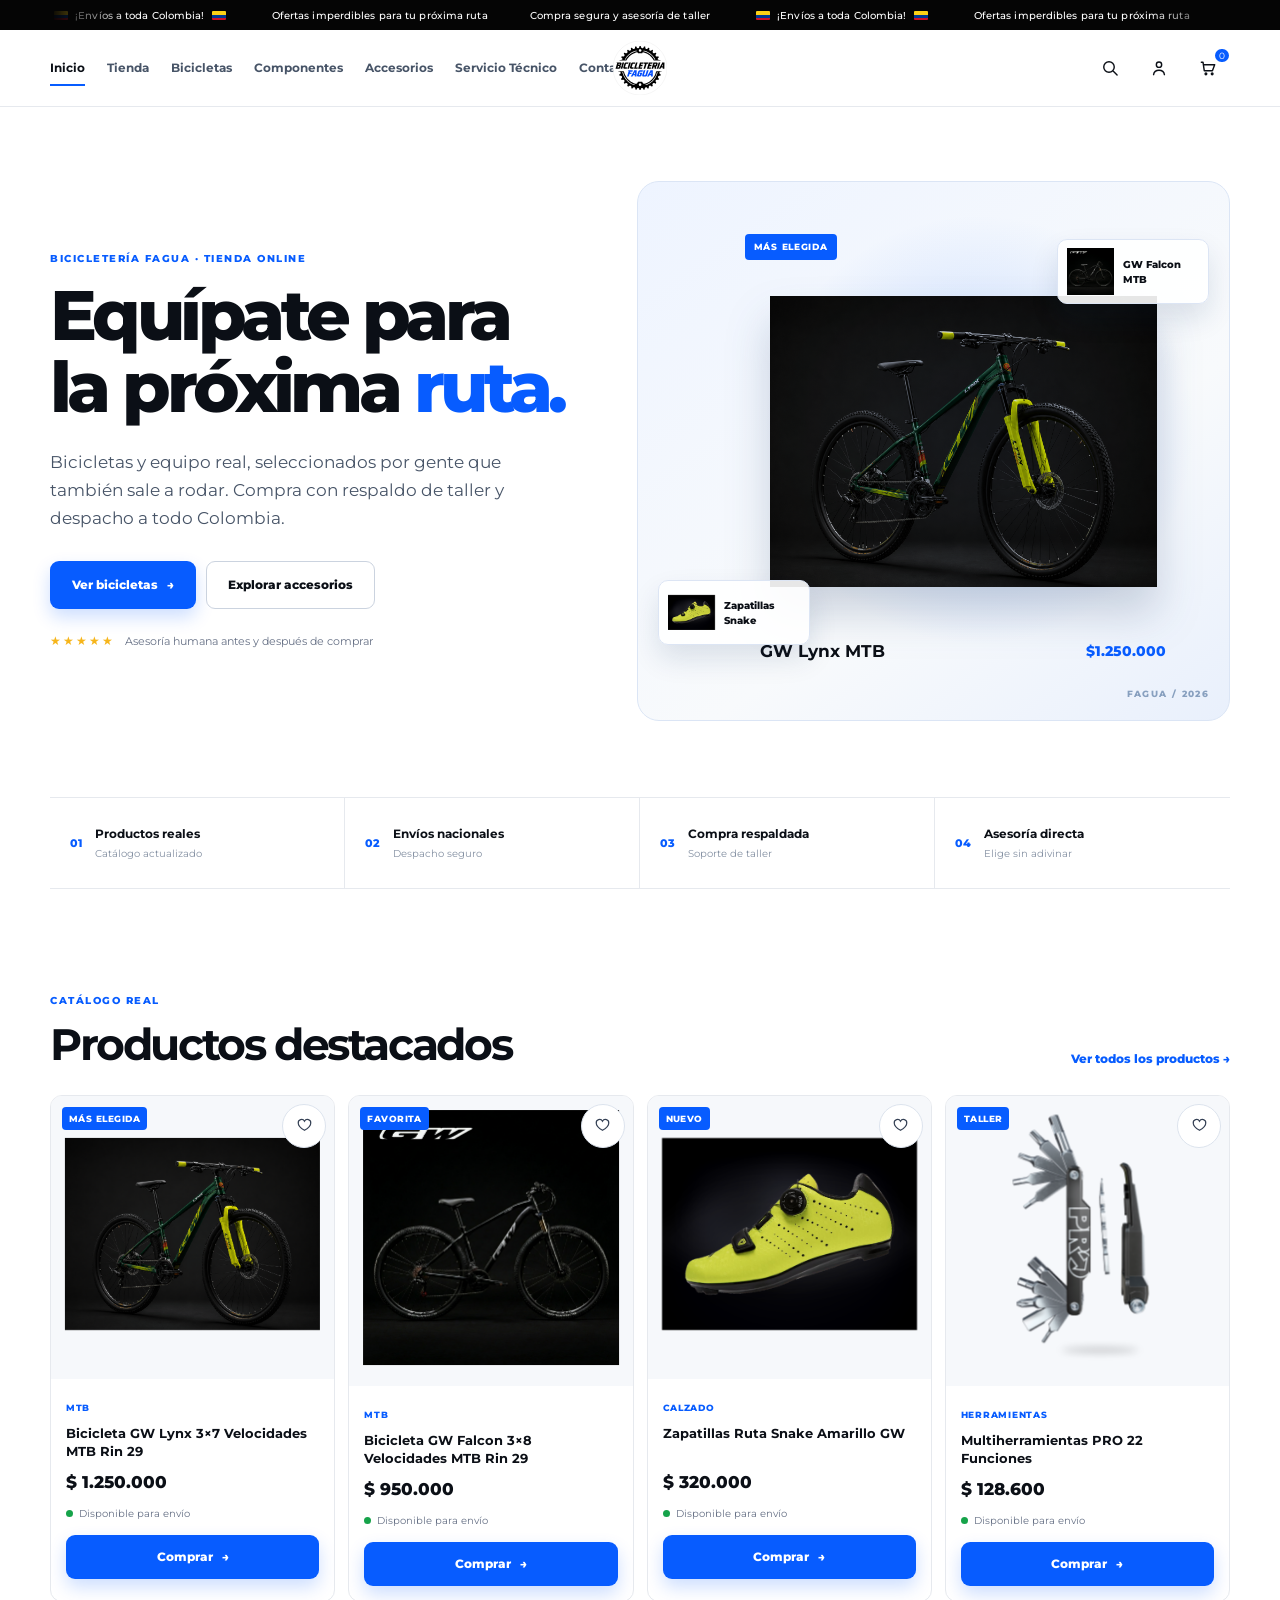
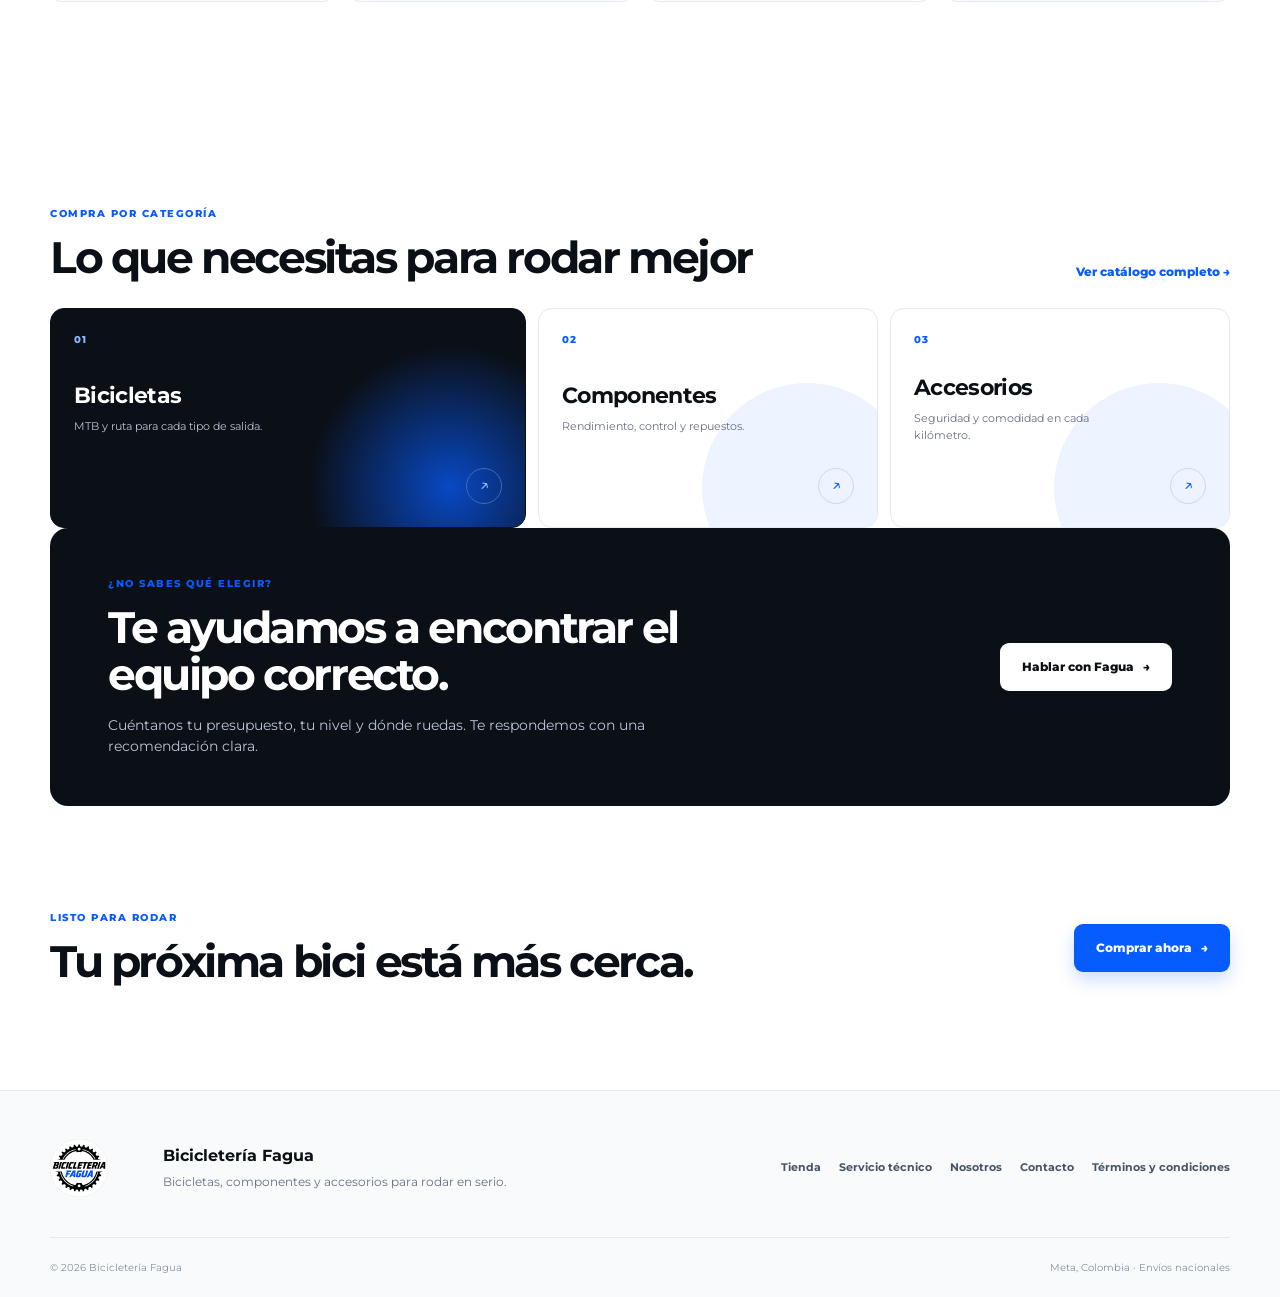
==== index.html @ e4f9a722 "chore: bust mockup script cache" ====
<!doctype html>
<html lang="es">
<head>
  <meta charset="utf-8">
  <meta name="viewport" content="width=device-width, initial-scale=1">
  <base href="https://ironman.tailcdf25e.ts.net/">
  <meta name="description" content="Bicicletas, componentes y accesorios reales para rodar. Compra con asesoría de taller en Bicicletería Fagua.">
  <title>Bicicletería Fagua | Bicicletas listas para rodar</title>
  <link rel="preconnect" href="https://fonts.googleapis.com">
  <link rel="preconnect" href="https://fonts.gstatic.com" crossorigin>
  <link href="https://fonts.googleapis.com/css2?family=Montserrat:wght@400;500;600;700;800;900&display=swap" rel="stylesheet">
  <link rel="stylesheet" href="https://jorms-fa.github.io/bicicleteria-fagua-home-mockup/styles.css?v=typography-15">
</head>
<body>
  <a class="skip-link" href="#contenido">Saltar al contenido</a>
  <div class="announcement"><div class="shell announcement__inner"><div class="announcement__viewport" aria-label="Mensajes de la tienda"><div class="announcement__track"><span><i class="announcement__flag" aria-hidden="true"></i> ¡Envíos a toda Colombia! <i class="announcement__flag" aria-hidden="true"></i></span><span>Ofertas imperdibles para tu próxima ruta</span><span>Compra segura y asesoría de taller</span><span aria-hidden="true"><i class="announcement__flag" aria-hidden="true"></i> ¡Envíos a toda Colombia! <i class="announcement__flag" aria-hidden="true"></i></span><span aria-hidden="true">Ofertas imperdibles para tu próxima ruta</span><span aria-hidden="true">Compra segura y asesoría de taller</span></div></div></div></div>
  <header class="site-header">
    <div class="shell header__inner">
      <button class="icon-button menu-toggle" type="button" aria-expanded="false" aria-controls="site-nav" aria-label="Abrir menú"><svg viewBox="0 0 24 24" aria-hidden="true"><path d="M4 7h16M4 12h16M4 17h16"/></svg></button>
      <a class="brand" href="./" aria-label="Bicicletería Fagua, inicio"><img src="https://jorms-fa.github.io/bicicleteria-fagua-home-mockup/assets/logo-fagua.svg" alt="Bicicletería Fagua" width="150" height="150"></a>
      <nav id="site-nav" class="site-nav" aria-label="Navegación principal"><button class="nav-close" type="button">Cerrar menú</button><a class="site-nav__link is-active" href="./" aria-current="page">Inicio</a><a class="site-nav__link" href="/tienda/">Tienda</a><a class="site-nav__link" href="/categoria-producto/bicicletas/">Bicicletas</a><a class="site-nav__link" href="/categoria-producto/componentes/">Componentes</a><a class="site-nav__link" href="/categoria-producto/accesorios/">Accesorios</a><a class="site-nav__link" href="/servicio-tecnico/">Servicio Técnico</a><a class="site-nav__link" href="/contacto/">Contacto</a></nav>
      <button class="nav-scrim" type="button" aria-hidden="true" tabindex="-1" hidden></button>
      <div class="header-actions"><button class="icon-button search-toggle" type="button" aria-expanded="false" aria-controls="search-panel" aria-label="Buscar productos"><svg viewBox="0 0 24 24" aria-hidden="true"><circle cx="10.8" cy="10.8" r="6.3"/><path d="m16 16 4.5 4.5"/></svg></button><a class="icon-button" href="/mi-cuenta/" aria-label="Mi cuenta"><svg viewBox="0 0 24 24" aria-hidden="true"><circle cx="12" cy="8" r="3.2"/><path d="M5.5 20c.5-3.4 2.5-5.2 6.5-5.2s6 1.8 6.5 5.2"/></svg></a><a class="icon-button cart-button" href="/carrito/" aria-label="Carrito"><svg viewBox="0 0 24 24" aria-hidden="true"><path d="M4 5h2l1.5 10.2h9.8L20 8H7"/><circle cx="9.5" cy="19" r="1"/><circle cx="17" cy="19" r="1"/></svg><span class="cart-count" aria-hidden="true">0</span></a></div>
    </div>
    <div id="search-panel" class="search-panel" hidden><form class="shell search-form" role="search"><label for="product-search">Buscar en la tienda</label><div class="search-form__field"><input id="product-search" type="search" placeholder="Busca bicicletas, luces, herramientas..." autocomplete="off"><button class="button button--small" type="submit">Buscar</button></div></form></div>
  </header>
  <main id="contenido">
    <section class="hero shell" data-elementor-section="hero">
      <div class="hero__copy"><p class="eyebrow">BICICLETERÍA FAGUA · TIENDA ONLINE</p><h1>Equípate para la próxima <em>ruta.</em></h1><p class="hero__lead">Bicicletas y equipo real, seleccionados por gente que también sale a rodar. Compra con respaldo de taller y despacho a todo Colombia.</p><div class="hero__actions"><a class="button button--primary" href="/tienda/">Ver bicicletas <span aria-hidden="true">→</span></a><a class="button button--outline" href="/categoria-producto/accesorios/">Explorar accesorios</a></div><div class="hero__assurance"><span class="hero__stars" aria-hidden="true">★★★★★</span><span>Asesoría humana antes y después de comprar</span></div></div>
      <div class="hero__stage" aria-label="Productos destacados"><div class="hero__stage-glow"></div><div class="hero__main-product"><span class="product-kicker">MÁS ELEGIDA</span><img src="https://jorms-fa.github.io/bicicleteria-fagua-home-mockup/assets/product-611.png" alt="Bicicleta GW Lynx MTB" width="600" height="600"><div class="hero__product-label"><strong>GW Lynx MTB</strong><span>$1.250.000</span></div></div><div class="hero__mini-card hero__mini-card--top"><img src="https://jorms-fa.github.io/bicicleteria-fagua-home-mockup/assets/product-69.jpeg" alt="Bicicleta GW Falcon MTB" width="600" height="600"><span>GW Falcon MTB</span></div><div class="hero__mini-card hero__mini-card--bottom"><img src="https://jorms-fa.github.io/bicicleteria-fagua-home-mockup/assets/product-938.png" alt="Zapatillas Ruta Snake Amarillo" width="600" height="600"><span>Zapatillas Snake</span></div><span class="hero__stage-mark">FAGUA / 2026</span></div>
    </section>
    <section class="proof-strip shell" data-elementor-section="beneficios" aria-label="Razones para comprar en Fagua"><div class="proof-item"><span class="proof-number">01</span><div><strong>Productos reales</strong><span>Catálogo actualizado</span></div></div><div class="proof-item"><span class="proof-number">02</span><div><strong>Envíos nacionales</strong><span>Despacho seguro</span></div></div><div class="proof-item"><span class="proof-number">03</span><div><strong>Compra respaldada</strong><span>Soporte de taller</span></div></div><div class="proof-item"><span class="proof-number">04</span><div><strong>Asesoría directa</strong><span>Elige sin adivinar</span></div></div></section>
    <section class="section section--products shell" id="productos" data-elementor-section="productos-destacados"><div class="section-heading"><div><p class="eyebrow">CATÁLOGO REAL</p><h2>Productos destacados</h2></div><a class="text-link" href="/tienda/">Ver todos los productos <span aria-hidden="true">→</span></a></div><div id="product-grid" class="product-grid" aria-live="polite"></div><p id="empty-products" class="empty-products" hidden>No encontramos productos con esa búsqueda. <a href="/tienda/">Ver todo el catálogo</a></p></section>
    <section class="section shell" data-elementor-section="categorias"><div class="section-heading"><div><p class="eyebrow">COMPRA POR CATEGORÍA</p><h2>Lo que necesitas para rodar mejor</h2></div><a class="text-link" href="/tienda/">Ver catálogo completo <span aria-hidden="true">→</span></a></div><div class="category-grid"><a class="category-card category-card--primary" href="/categoria-producto/bicicletas/"><span class="category-card__index">01</span><div><h3>Bicicletas</h3><p>MTB y ruta para cada tipo de salida.</p></div><span class="category-card__arrow" aria-hidden="true">↗</span></a><a class="category-card" href="/categoria-producto/componentes/"><span class="category-card__index">02</span><div><h3>Componentes</h3><p>Rendimiento, control y repuestos.</p></div><span class="category-card__arrow" aria-hidden="true">↗</span></a><a class="category-card" href="/categoria-producto/accesorios/"><span class="category-card__index">03</span><div><h3>Accesorios</h3><p>Seguridad y comodidad en cada kilómetro.</p></div><span class="category-card__arrow" aria-hidden="true">↗</span></a></div></section>
    <section class="conversion-band shell" data-elementor-section="cta-intermedio"><div><p class="eyebrow">¿NO SABES QUÉ ELEGIR?</p><h2>Te ayudamos a encontrar el equipo correcto.</h2><p>Cuéntanos tu presupuesto, tu nivel y dónde ruedas. Te respondemos con una recomendación clara.</p></div><a class="button button--light" href="/contacto/">Hablar con Fagua <span aria-hidden="true">→</span></a></section>
    <section class="final-cta shell" data-elementor-section="cta-final"><div><p class="eyebrow">LISTO PARA RODAR</p><h2>Tu próxima bici está más cerca.</h2></div><a class="button button--primary" href="/tienda/">Comprar ahora <span aria-hidden="true">→</span></a></section>
  </main>
  <footer class="site-footer" data-elementor-section="footer"><div class="shell footer__top"><div class="footer__brand"><img src="https://jorms-fa.github.io/bicicleteria-fagua-home-mockup/assets/logo-fagua.svg" alt="Bicicletería Fagua" width="100" height="100"><div><h2>Bicicletería Fagua</h2><p>Bicicletas, componentes y accesorios para rodar en serio.</p></div></div><div class="footer__links"><a href="/tienda/">Tienda</a><a href="/servicio-tecnico/">Servicio técnico</a><a href="/nosotros/">Nosotros</a><a href="/contacto/">Contacto</a><a href="/terminos-condiciones/">Términos y condiciones</a></div></div><div class="shell footer__bottom"><span>© 2026 Bicicletería Fagua</span><span>Meta, Colombia · Envíos nacionales</span></div></footer>
  <script src="https://jorms-fa.github.io/bicicleteria-fagua-home-mockup/script.js?v=canonical-routes-6" defer></script>
</body>
</html>
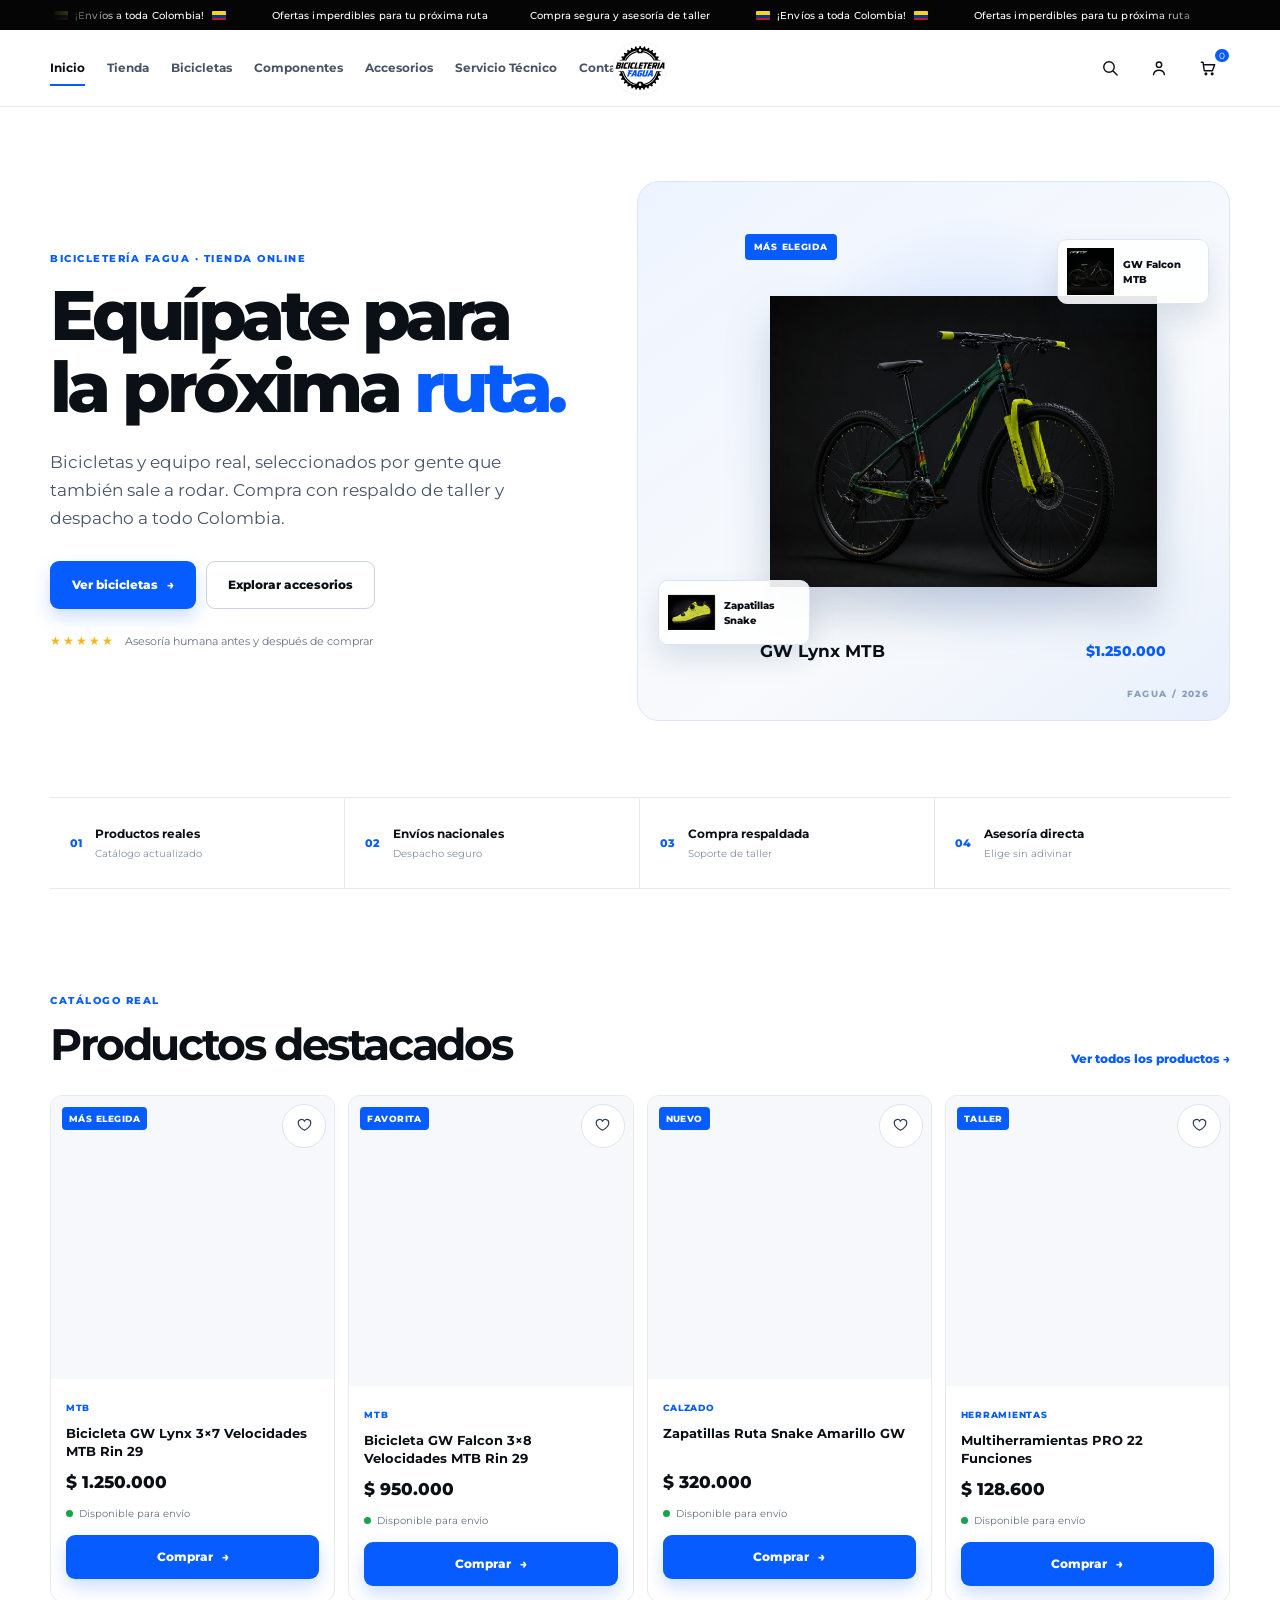
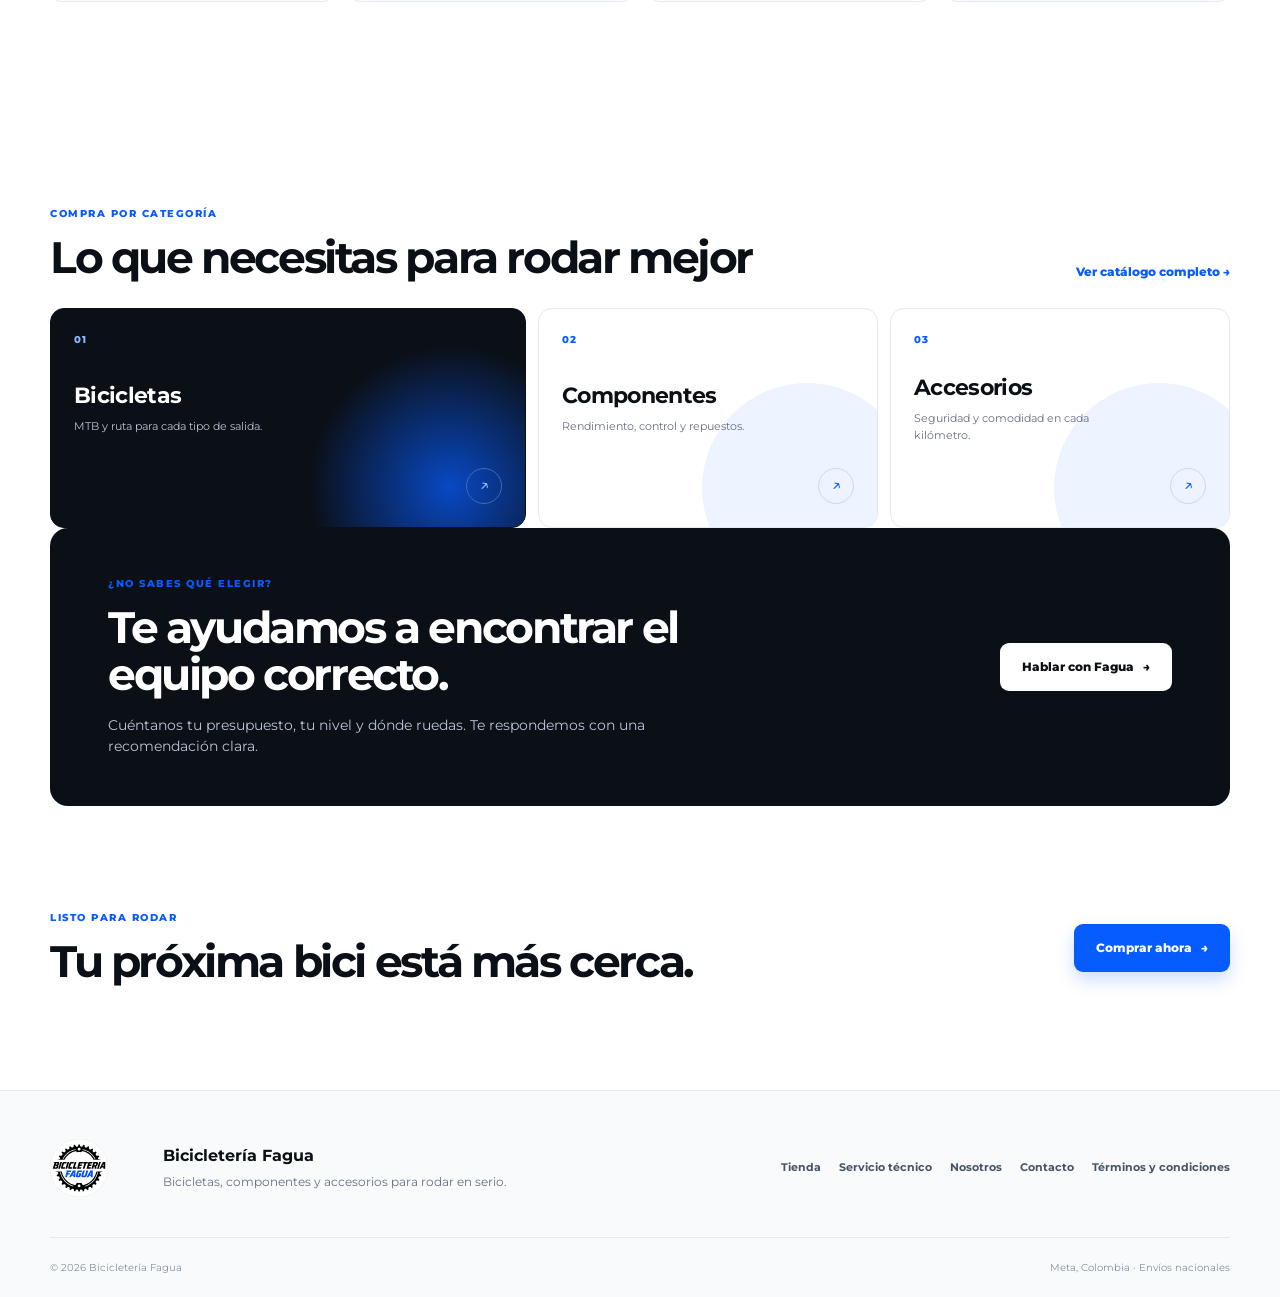
==== commit 93a5ddb2: "chore: refresh preview route cache" ====
--- a/index.html
+++ b/index.html
@@ -36,6 +36,6 @@
     <section class="final-cta shell" data-elementor-section="cta-final"><div><p class="eyebrow">LISTO PARA RODAR</p><h2>Tu próxima bici está más cerca.</h2></div><a class="button button--primary" href="/tienda/">Comprar ahora <span aria-hidden="true">→</span></a></section>
   </main>
   <footer class="site-footer" data-elementor-section="footer"><div class="shell footer__top"><div class="footer__brand"><img src="https://jorms-fa.github.io/bicicleteria-fagua-home-mockup/assets/logo-fagua.svg" alt="Bicicletería Fagua" width="100" height="100"><div><h2>Bicicletería Fagua</h2><p>Bicicletas, componentes y accesorios para rodar en serio.</p></div></div><div class="footer__links"><a href="/tienda/">Tienda</a><a href="/servicio-tecnico/">Servicio técnico</a><a href="/nosotros/">Nosotros</a><a href="/contacto/">Contacto</a><a href="/terminos-condiciones/">Términos y condiciones</a></div></div><div class="shell footer__bottom"><span>© 2026 Bicicletería Fagua</span><span>Meta, Colombia · Envíos nacionales</span></div></footer>
-  <script src="https://jorms-fa.github.io/bicicleteria-fagua-home-mockup/script.js?v=canonical-routes-6" defer></script>
+  <script src="https://jorms-fa.github.io/bicicleteria-fagua-home-mockup/script.js?v=preview-nav-2" defer></script>
 </body>
 </html>
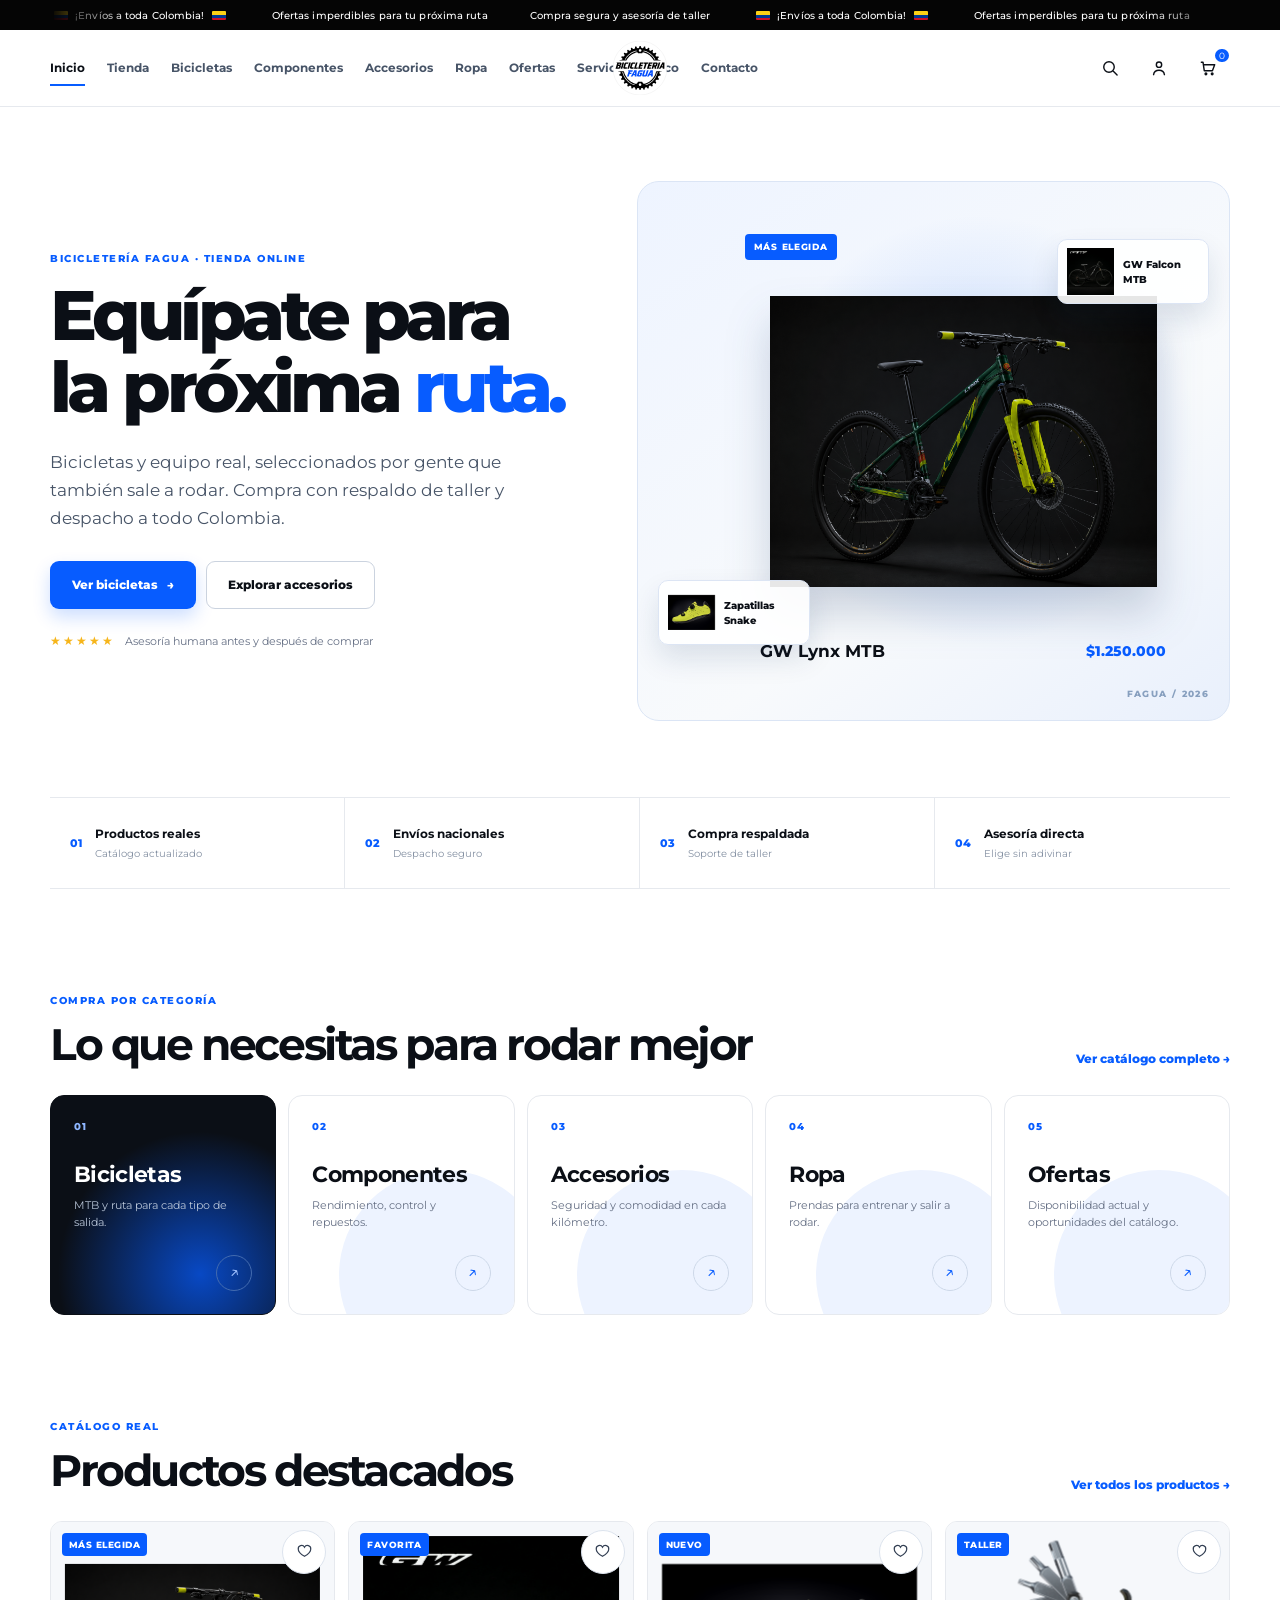
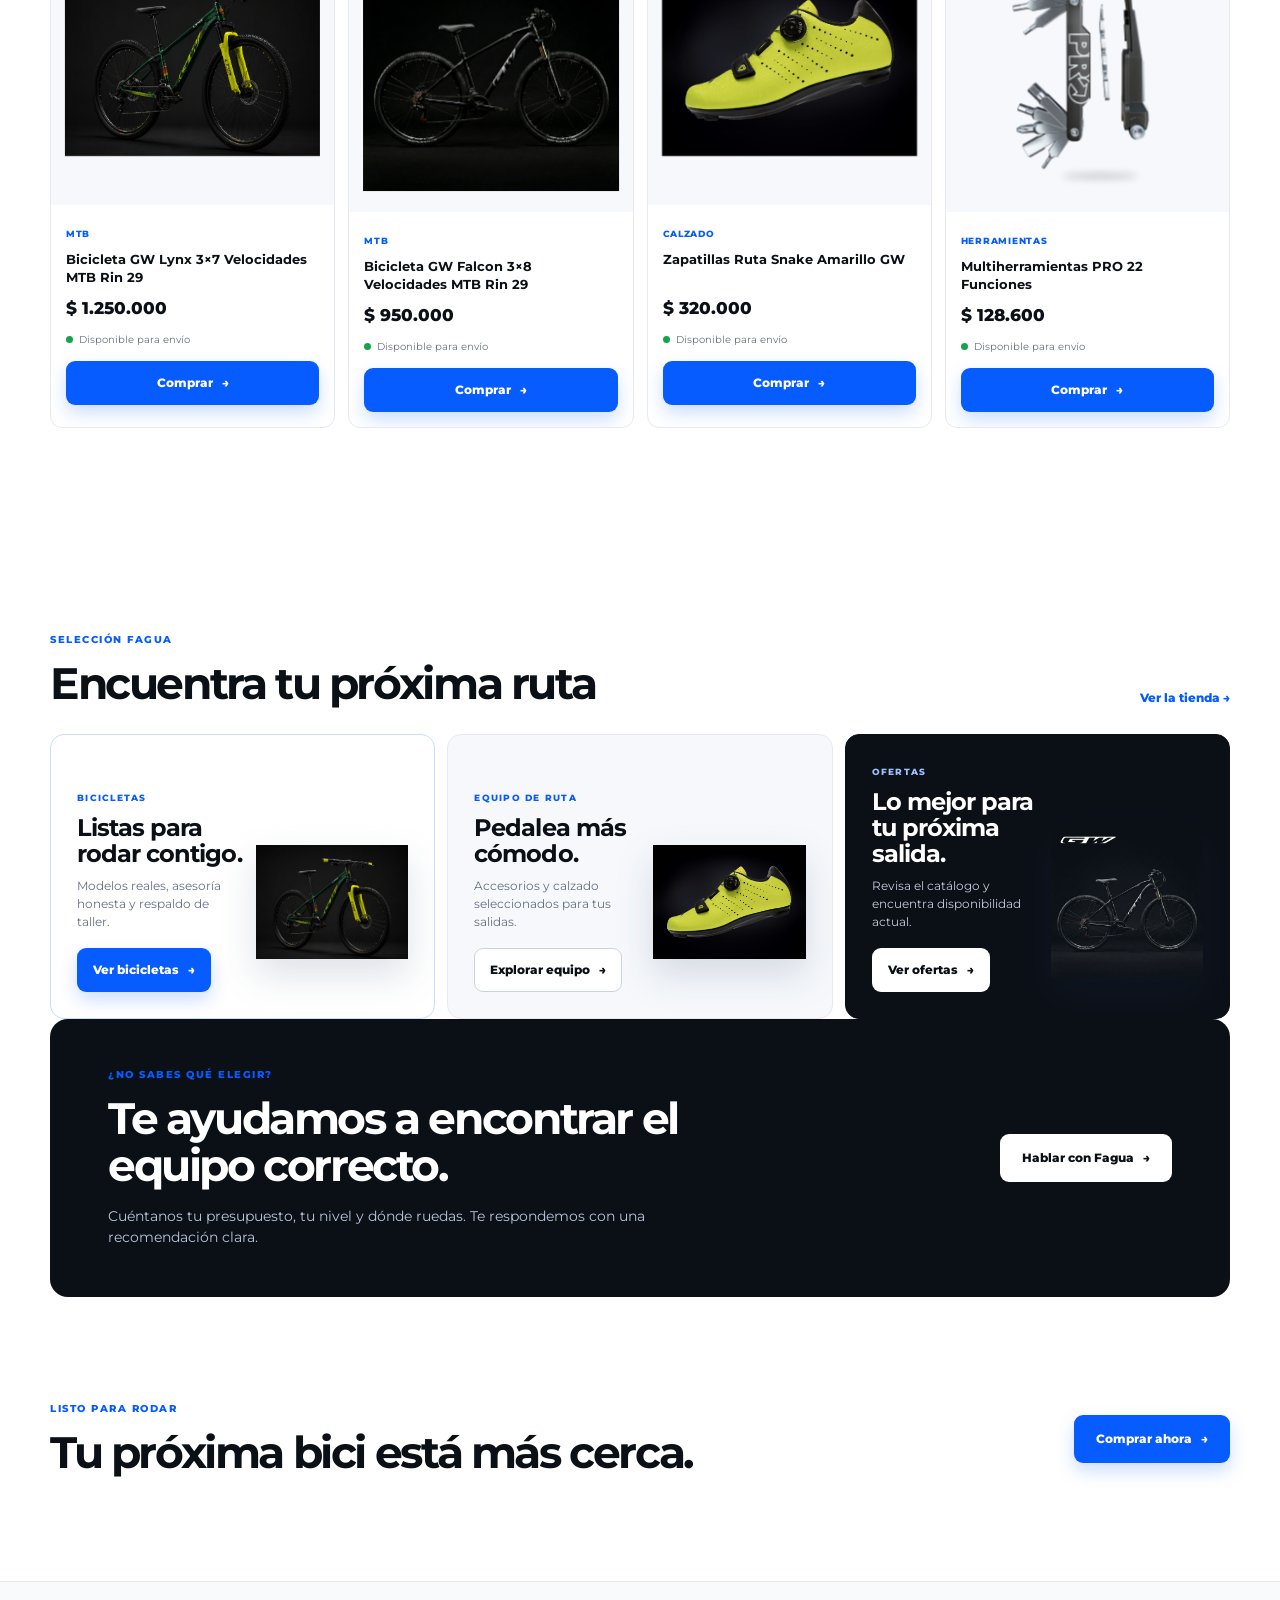
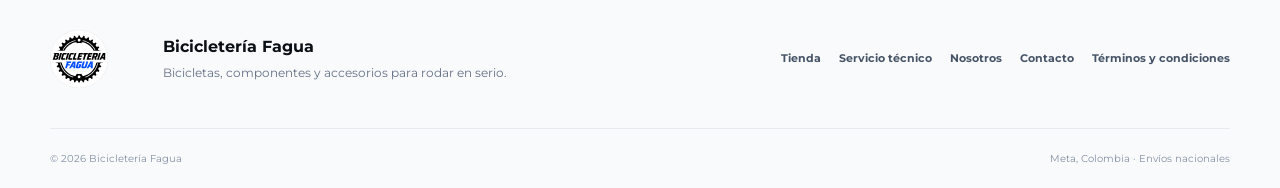
==== commit 60a4f8c6: "feat: close storefront homepage architecture" ====
--- a/index.html
+++ b/index.html
@@ -9,7 +9,7 @@
   <link rel="preconnect" href="https://fonts.googleapis.com">
   <link rel="preconnect" href="https://fonts.gstatic.com" crossorigin>
   <link href="https://fonts.googleapis.com/css2?family=Montserrat:wght@400;500;600;700;800;900&display=swap" rel="stylesheet">
-  <link rel="stylesheet" href="https://jorms-fa.github.io/bicicleteria-fagua-home-mockup/styles.css?v=typography-15">
+  <link rel="stylesheet" href="https://jorms-fa.github.io/bicicleteria-fagua-home-mockup/styles.css?v=home-close-1">
 </head>
 <body>
   <a class="skip-link" href="#contenido">Saltar al contenido</a>
@@ -18,7 +18,7 @@
     <div class="shell header__inner">
       <button class="icon-button menu-toggle" type="button" aria-expanded="false" aria-controls="site-nav" aria-label="Abrir menú"><svg viewBox="0 0 24 24" aria-hidden="true"><path d="M4 7h16M4 12h16M4 17h16"/></svg></button>
       <a class="brand" href="./" aria-label="Bicicletería Fagua, inicio"><img src="https://jorms-fa.github.io/bicicleteria-fagua-home-mockup/assets/logo-fagua.svg" alt="Bicicletería Fagua" width="150" height="150"></a>
-      <nav id="site-nav" class="site-nav" aria-label="Navegación principal"><button class="nav-close" type="button">Cerrar menú</button><a class="site-nav__link is-active" href="./" aria-current="page">Inicio</a><a class="site-nav__link" href="/tienda/">Tienda</a><a class="site-nav__link" href="/categoria-producto/bicicletas/">Bicicletas</a><a class="site-nav__link" href="/categoria-producto/componentes/">Componentes</a><a class="site-nav__link" href="/categoria-producto/accesorios/">Accesorios</a><a class="site-nav__link" href="/servicio-tecnico/">Servicio Técnico</a><a class="site-nav__link" href="/contacto/">Contacto</a></nav>
+      <nav id="site-nav" class="site-nav" aria-label="Navegación principal"><button class="nav-close" type="button">Cerrar menú</button><a class="site-nav__link is-active" href="./" aria-current="page">Inicio</a><a class="site-nav__link" href="/tienda/">Tienda</a><a class="site-nav__link" href="/categoria-producto/bicicletas/">Bicicletas</a><a class="site-nav__link" href="/categoria-producto/componentes/">Componentes</a><a class="site-nav__link" href="/categoria-producto/accesorios/">Accesorios</a><a class="site-nav__link" href="/categoria-producto/jerseys/">Ropa</a><a class="site-nav__link" href="/tienda/?on_sale=1">Ofertas</a><a class="site-nav__link" href="/servicio-tecnico/">Servicio Técnico</a><a class="site-nav__link" href="/contacto/">Contacto</a></nav>
       <button class="nav-scrim" type="button" aria-hidden="true" tabindex="-1" hidden></button>
       <div class="header-actions"><button class="icon-button search-toggle" type="button" aria-expanded="false" aria-controls="search-panel" aria-label="Buscar productos"><svg viewBox="0 0 24 24" aria-hidden="true"><circle cx="10.8" cy="10.8" r="6.3"/><path d="m16 16 4.5 4.5"/></svg></button><a class="icon-button" href="/mi-cuenta/" aria-label="Mi cuenta"><svg viewBox="0 0 24 24" aria-hidden="true"><circle cx="12" cy="8" r="3.2"/><path d="M5.5 20c.5-3.4 2.5-5.2 6.5-5.2s6 1.8 6.5 5.2"/></svg></a><a class="icon-button cart-button" href="/carrito/" aria-label="Carrito"><svg viewBox="0 0 24 24" aria-hidden="true"><path d="M4 5h2l1.5 10.2h9.8L20 8H7"/><circle cx="9.5" cy="19" r="1"/><circle cx="17" cy="19" r="1"/></svg><span class="cart-count" aria-hidden="true">0</span></a></div>
     </div>
@@ -29,13 +29,21 @@
       <div class="hero__copy"><p class="eyebrow">BICICLETERÍA FAGUA · TIENDA ONLINE</p><h1>Equípate para la próxima <em>ruta.</em></h1><p class="hero__lead">Bicicletas y equipo real, seleccionados por gente que también sale a rodar. Compra con respaldo de taller y despacho a todo Colombia.</p><div class="hero__actions"><a class="button button--primary" href="/tienda/">Ver bicicletas <span aria-hidden="true">→</span></a><a class="button button--outline" href="/categoria-producto/accesorios/">Explorar accesorios</a></div><div class="hero__assurance"><span class="hero__stars" aria-hidden="true">★★★★★</span><span>Asesoría humana antes y después de comprar</span></div></div>
       <div class="hero__stage" aria-label="Productos destacados"><div class="hero__stage-glow"></div><div class="hero__main-product"><span class="product-kicker">MÁS ELEGIDA</span><img src="https://jorms-fa.github.io/bicicleteria-fagua-home-mockup/assets/product-611.png" alt="Bicicleta GW Lynx MTB" width="600" height="600"><div class="hero__product-label"><strong>GW Lynx MTB</strong><span>$1.250.000</span></div></div><div class="hero__mini-card hero__mini-card--top"><img src="https://jorms-fa.github.io/bicicleteria-fagua-home-mockup/assets/product-69.jpeg" alt="Bicicleta GW Falcon MTB" width="600" height="600"><span>GW Falcon MTB</span></div><div class="hero__mini-card hero__mini-card--bottom"><img src="https://jorms-fa.github.io/bicicleteria-fagua-home-mockup/assets/product-938.png" alt="Zapatillas Ruta Snake Amarillo" width="600" height="600"><span>Zapatillas Snake</span></div><span class="hero__stage-mark">FAGUA / 2026</span></div>
     </section>
+    <section class="promo-section shell" data-elementor-section="promocion" aria-labelledby="promo-title">
+      <div class="section-heading"><div><p class="eyebrow">SELECCIÓN FAGUA</p><h2 id="promo-title">Encuentra tu próxima ruta</h2></div><a class="text-link" href="/tienda/">Ver la tienda <span aria-hidden="true">→</span></a></div>
+      <div class="promo-carousel" role="region" aria-roledescription="carrusel" aria-label="Promociones y selecciones de la tienda">
+        <article class="promo-card promo-card--blue"><div class="promo-card__copy"><span class="promo-card__label">BICICLETAS</span><h3>Listas para rodar contigo.</h3><p>Modelos reales, asesoría honesta y respaldo de taller.</p><a class="button button--primary" href="/categoria-producto/bicicletas/">Ver bicicletas <span aria-hidden="true">→</span></a></div><img src="https://jorms-fa.github.io/bicicleteria-fagua-home-mockup/assets/product-611.png" alt="Bicicleta GW Lynx MTB verde" width="600" height="600" loading="lazy"></article>
+        <article class="promo-card promo-card--soft"><div class="promo-card__copy"><span class="promo-card__label">EQUIPO DE RUTA</span><h3>Pedalea más cómodo.</h3><p>Accesorios y calzado seleccionados para tus salidas.</p><a class="button button--outline" href="/categoria-producto/jerseys/">Explorar equipo <span aria-hidden="true">→</span></a></div><img src="https://jorms-fa.github.io/bicicleteria-fagua-home-mockup/assets/product-938.png" alt="Zapatillas de ruta Snake amarillo" width="600" height="600" loading="lazy"></article>
+        <article class="promo-card promo-card--dark"><div class="promo-card__copy"><span class="promo-card__label">OFERTAS</span><h3>Lo mejor para tu próxima salida.</h3><p>Revisa el catálogo y encuentra disponibilidad actual.</p><a class="button button--light" href="/tienda/?on_sale=1">Ver ofertas <span aria-hidden="true">→</span></a></div><img src="https://jorms-fa.github.io/bicicleteria-fagua-home-mockup/assets/product-69.jpeg" alt="Bicicleta GW Falcon MTB negra" width="600" height="600" loading="lazy"></article>
+      </div>
+    </section>
     <section class="proof-strip shell" data-elementor-section="beneficios" aria-label="Razones para comprar en Fagua"><div class="proof-item"><span class="proof-number">01</span><div><strong>Productos reales</strong><span>Catálogo actualizado</span></div></div><div class="proof-item"><span class="proof-number">02</span><div><strong>Envíos nacionales</strong><span>Despacho seguro</span></div></div><div class="proof-item"><span class="proof-number">03</span><div><strong>Compra respaldada</strong><span>Soporte de taller</span></div></div><div class="proof-item"><span class="proof-number">04</span><div><strong>Asesoría directa</strong><span>Elige sin adivinar</span></div></div></section>
     <section class="section section--products shell" id="productos" data-elementor-section="productos-destacados"><div class="section-heading"><div><p class="eyebrow">CATÁLOGO REAL</p><h2>Productos destacados</h2></div><a class="text-link" href="/tienda/">Ver todos los productos <span aria-hidden="true">→</span></a></div><div id="product-grid" class="product-grid" aria-live="polite"></div><p id="empty-products" class="empty-products" hidden>No encontramos productos con esa búsqueda. <a href="/tienda/">Ver todo el catálogo</a></p></section>
-    <section class="section shell" data-elementor-section="categorias"><div class="section-heading"><div><p class="eyebrow">COMPRA POR CATEGORÍA</p><h2>Lo que necesitas para rodar mejor</h2></div><a class="text-link" href="/tienda/">Ver catálogo completo <span aria-hidden="true">→</span></a></div><div class="category-grid"><a class="category-card category-card--primary" href="/categoria-producto/bicicletas/"><span class="category-card__index">01</span><div><h3>Bicicletas</h3><p>MTB y ruta para cada tipo de salida.</p></div><span class="category-card__arrow" aria-hidden="true">↗</span></a><a class="category-card" href="/categoria-producto/componentes/"><span class="category-card__index">02</span><div><h3>Componentes</h3><p>Rendimiento, control y repuestos.</p></div><span class="category-card__arrow" aria-hidden="true">↗</span></a><a class="category-card" href="/categoria-producto/accesorios/"><span class="category-card__index">03</span><div><h3>Accesorios</h3><p>Seguridad y comodidad en cada kilómetro.</p></div><span class="category-card__arrow" aria-hidden="true">↗</span></a></div></section>
+    <section class="section shell" data-elementor-section="categorias"><div class="section-heading"><div><p class="eyebrow">COMPRA POR CATEGORÍA</p><h2>Lo que necesitas para rodar mejor</h2></div><a class="text-link" href="/tienda/">Ver catálogo completo <span aria-hidden="true">→</span></a></div><div class="category-grid"><a class="category-card category-card--primary" href="/categoria-producto/bicicletas/"><span class="category-card__index">01</span><div><h3>Bicicletas</h3><p>MTB y ruta para cada tipo de salida.</p></div><span class="category-card__arrow" aria-hidden="true">↗</span></a><a class="category-card" href="/categoria-producto/componentes/"><span class="category-card__index">02</span><div><h3>Componentes</h3><p>Rendimiento, control y repuestos.</p></div><span class="category-card__arrow" aria-hidden="true">↗</span></a><a class="category-card" href="/categoria-producto/accesorios/"><span class="category-card__index">03</span><div><h3>Accesorios</h3><p>Seguridad y comodidad en cada kilómetro.</p></div><span class="category-card__arrow" aria-hidden="true">↗</span></a><a class="category-card" href="/categoria-producto/jerseys/"><span class="category-card__index">04</span><div><h3>Ropa</h3><p>Prendas para entrenar y salir a rodar.</p></div><span class="category-card__arrow" aria-hidden="true">↗</span></a><a class="category-card" href="/tienda/?on_sale=1"><span class="category-card__index">05</span><div><h3>Ofertas</h3><p>Disponibilidad actual y oportunidades del catálogo.</p></div><span class="category-card__arrow" aria-hidden="true">↗</span></a></div></section>
     <section class="conversion-band shell" data-elementor-section="cta-intermedio"><div><p class="eyebrow">¿NO SABES QUÉ ELEGIR?</p><h2>Te ayudamos a encontrar el equipo correcto.</h2><p>Cuéntanos tu presupuesto, tu nivel y dónde ruedas. Te respondemos con una recomendación clara.</p></div><a class="button button--light" href="/contacto/">Hablar con Fagua <span aria-hidden="true">→</span></a></section>
     <section class="final-cta shell" data-elementor-section="cta-final"><div><p class="eyebrow">LISTO PARA RODAR</p><h2>Tu próxima bici está más cerca.</h2></div><a class="button button--primary" href="/tienda/">Comprar ahora <span aria-hidden="true">→</span></a></section>
   </main>
   <footer class="site-footer" data-elementor-section="footer"><div class="shell footer__top"><div class="footer__brand"><img src="https://jorms-fa.github.io/bicicleteria-fagua-home-mockup/assets/logo-fagua.svg" alt="Bicicletería Fagua" width="100" height="100"><div><h2>Bicicletería Fagua</h2><p>Bicicletas, componentes y accesorios para rodar en serio.</p></div></div><div class="footer__links"><a href="/tienda/">Tienda</a><a href="/servicio-tecnico/">Servicio técnico</a><a href="/nosotros/">Nosotros</a><a href="/contacto/">Contacto</a><a href="/terminos-condiciones/">Términos y condiciones</a></div></div><div class="shell footer__bottom"><span>© 2026 Bicicletería Fagua</span><span>Meta, Colombia · Envíos nacionales</span></div></footer>
-  <script src="https://jorms-fa.github.io/bicicleteria-fagua-home-mockup/script.js?v=preview-nav-2" defer></script>
+  <script src="https://jorms-fa.github.io/bicicleteria-fagua-home-mockup/script.js?v=preview-nav-3" defer></script>
 </body>
 </html>
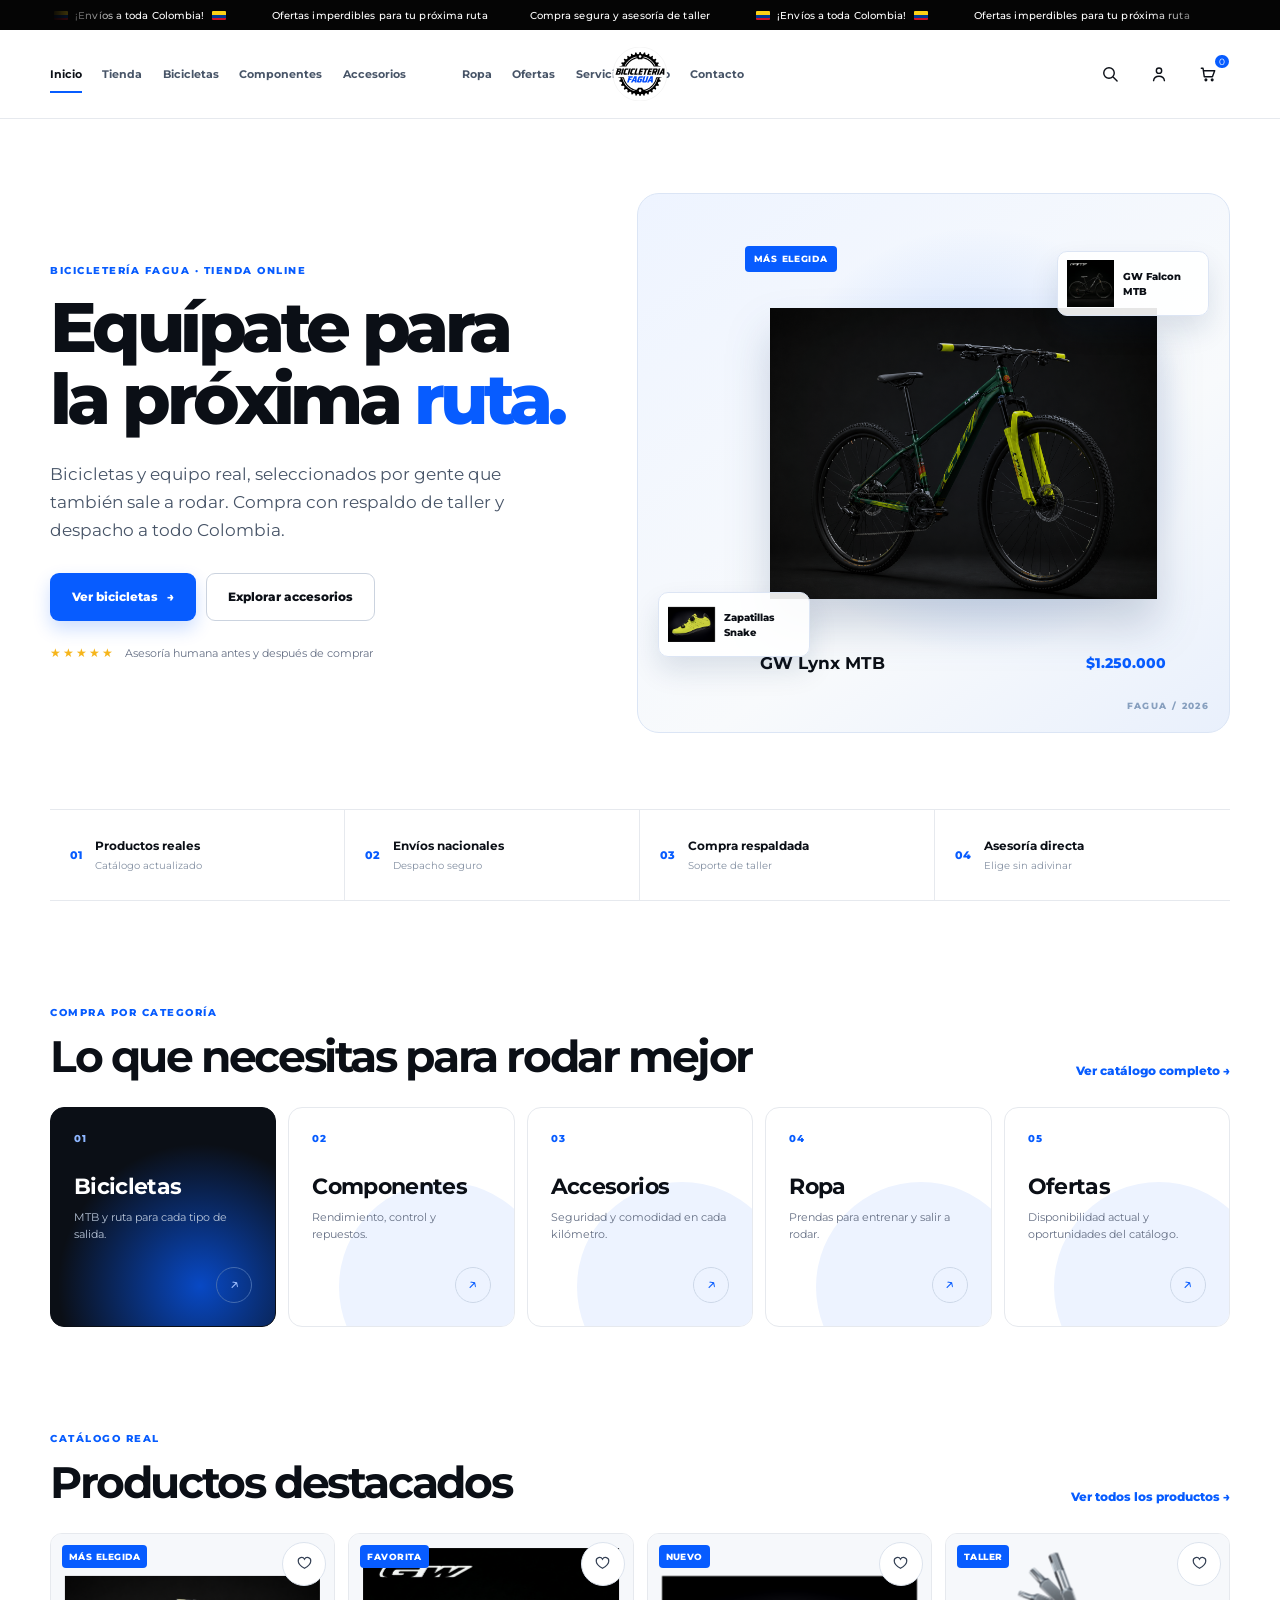
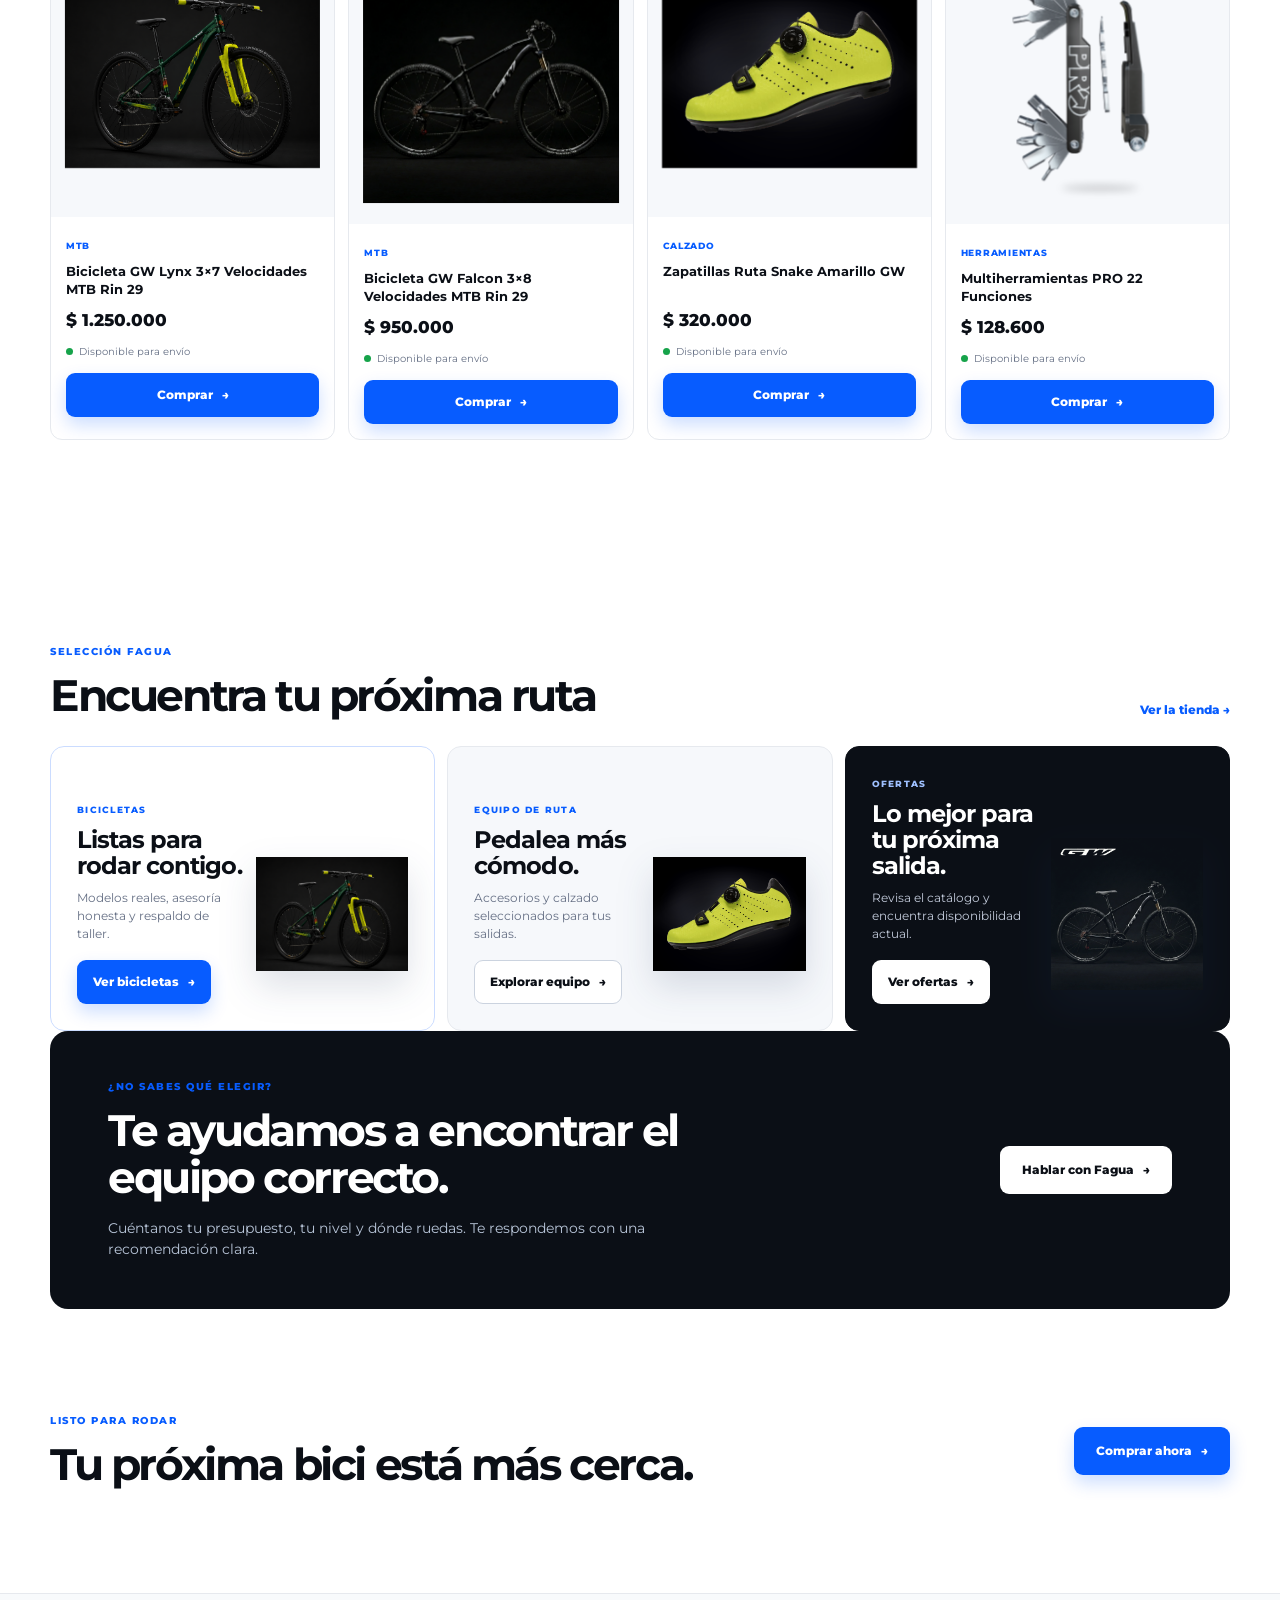
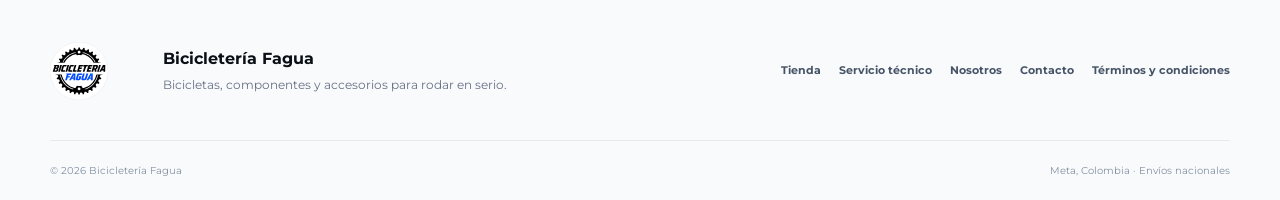
==== commit 6aa24eec: "fix: reserve centered logo in desktop navigation" ====
--- a/index.html
+++ b/index.html
@@ -18,7 +18,7 @@
     <div class="shell header__inner">
       <button class="icon-button menu-toggle" type="button" aria-expanded="false" aria-controls="site-nav" aria-label="Abrir menú"><svg viewBox="0 0 24 24" aria-hidden="true"><path d="M4 7h16M4 12h16M4 17h16"/></svg></button>
       <a class="brand" href="./" aria-label="Bicicletería Fagua, inicio"><img src="https://jorms-fa.github.io/bicicleteria-fagua-home-mockup/assets/logo-fagua.svg" alt="Bicicletería Fagua" width="150" height="150"></a>
-      <nav id="site-nav" class="site-nav" aria-label="Navegación principal"><button class="nav-close" type="button">Cerrar menú</button><a class="site-nav__link is-active" href="./" aria-current="page">Inicio</a><a class="site-nav__link" href="/tienda/">Tienda</a><a class="site-nav__link" href="/categoria-producto/bicicletas/">Bicicletas</a><a class="site-nav__link" href="/categoria-producto/componentes/">Componentes</a><a class="site-nav__link" href="/categoria-producto/accesorios/">Accesorios</a><a class="site-nav__link" href="/categoria-producto/jerseys/">Ropa</a><a class="site-nav__link" href="/tienda/?on_sale=1">Ofertas</a><a class="site-nav__link" href="/servicio-tecnico/">Servicio Técnico</a><a class="site-nav__link" href="/contacto/">Contacto</a></nav>
+      <nav id="site-nav" class="site-nav" aria-label="Navegación principal"><button class="nav-close" type="button">Cerrar menú</button><span class="site-nav__group site-nav__group--left"><a class="site-nav__link is-active" href="./" aria-current="page">Inicio</a><a class="site-nav__link" href="/tienda/">Tienda</a><a class="site-nav__link" href="/categoria-producto/bicicletas/">Bicicletas</a><a class="site-nav__link" href="/categoria-producto/componentes/">Componentes</a><a class="site-nav__link" href="/categoria-producto/accesorios/">Accesorios</a></span><span class="site-nav__group site-nav__group--right"><a class="site-nav__link" href="/categoria-producto/jerseys/">Ropa</a><a class="site-nav__link" href="/tienda/?on_sale=1">Ofertas</a><a class="site-nav__link" href="/servicio-tecnico/">Servicio Técnico</a><a class="site-nav__link" href="/contacto/">Contacto</a></span></nav>
       <button class="nav-scrim" type="button" aria-hidden="true" tabindex="-1" hidden></button>
       <div class="header-actions"><button class="icon-button search-toggle" type="button" aria-expanded="false" aria-controls="search-panel" aria-label="Buscar productos"><svg viewBox="0 0 24 24" aria-hidden="true"><circle cx="10.8" cy="10.8" r="6.3"/><path d="m16 16 4.5 4.5"/></svg></button><a class="icon-button" href="/mi-cuenta/" aria-label="Mi cuenta"><svg viewBox="0 0 24 24" aria-hidden="true"><circle cx="12" cy="8" r="3.2"/><path d="M5.5 20c.5-3.4 2.5-5.2 6.5-5.2s6 1.8 6.5 5.2"/></svg></a><a class="icon-button cart-button" href="/carrito/" aria-label="Carrito"><svg viewBox="0 0 24 24" aria-hidden="true"><path d="M4 5h2l1.5 10.2h9.8L20 8H7"/><circle cx="9.5" cy="19" r="1"/><circle cx="17" cy="19" r="1"/></svg><span class="cart-count" aria-hidden="true">0</span></a></div>
     </div>
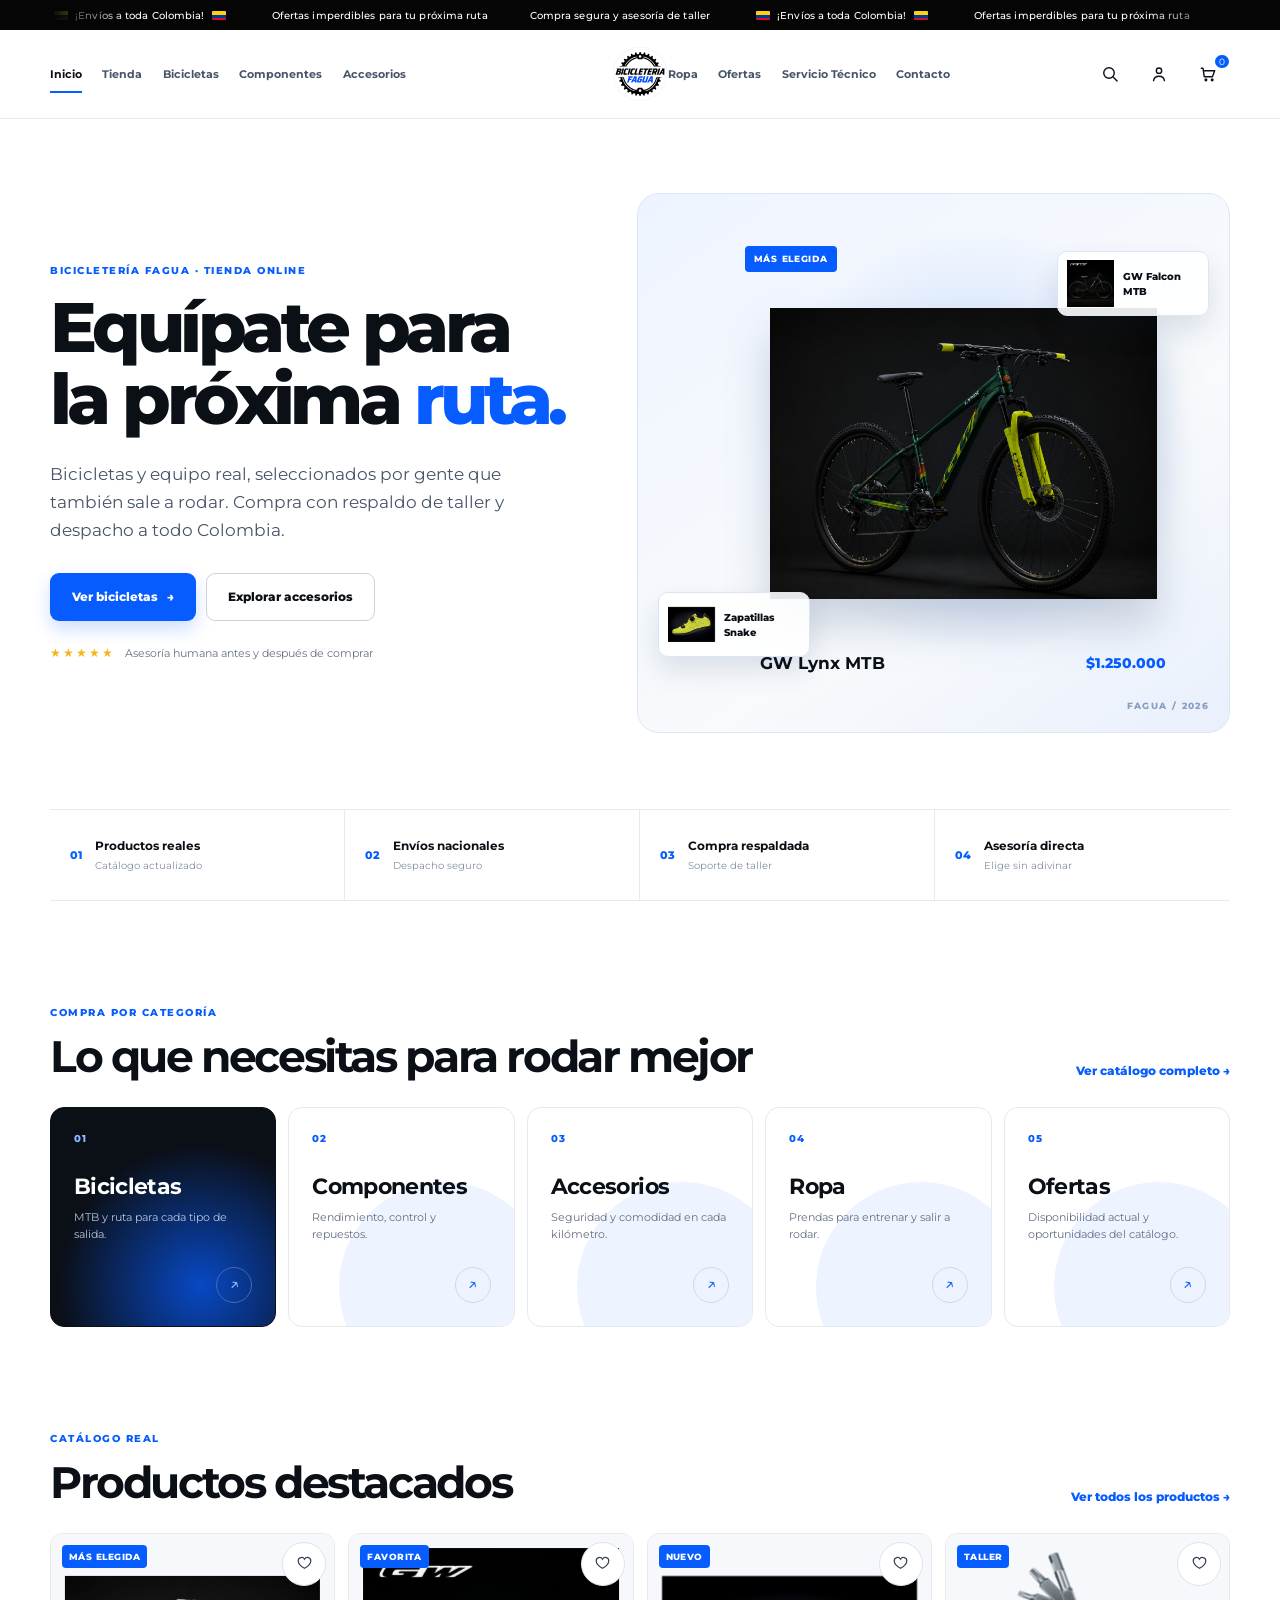
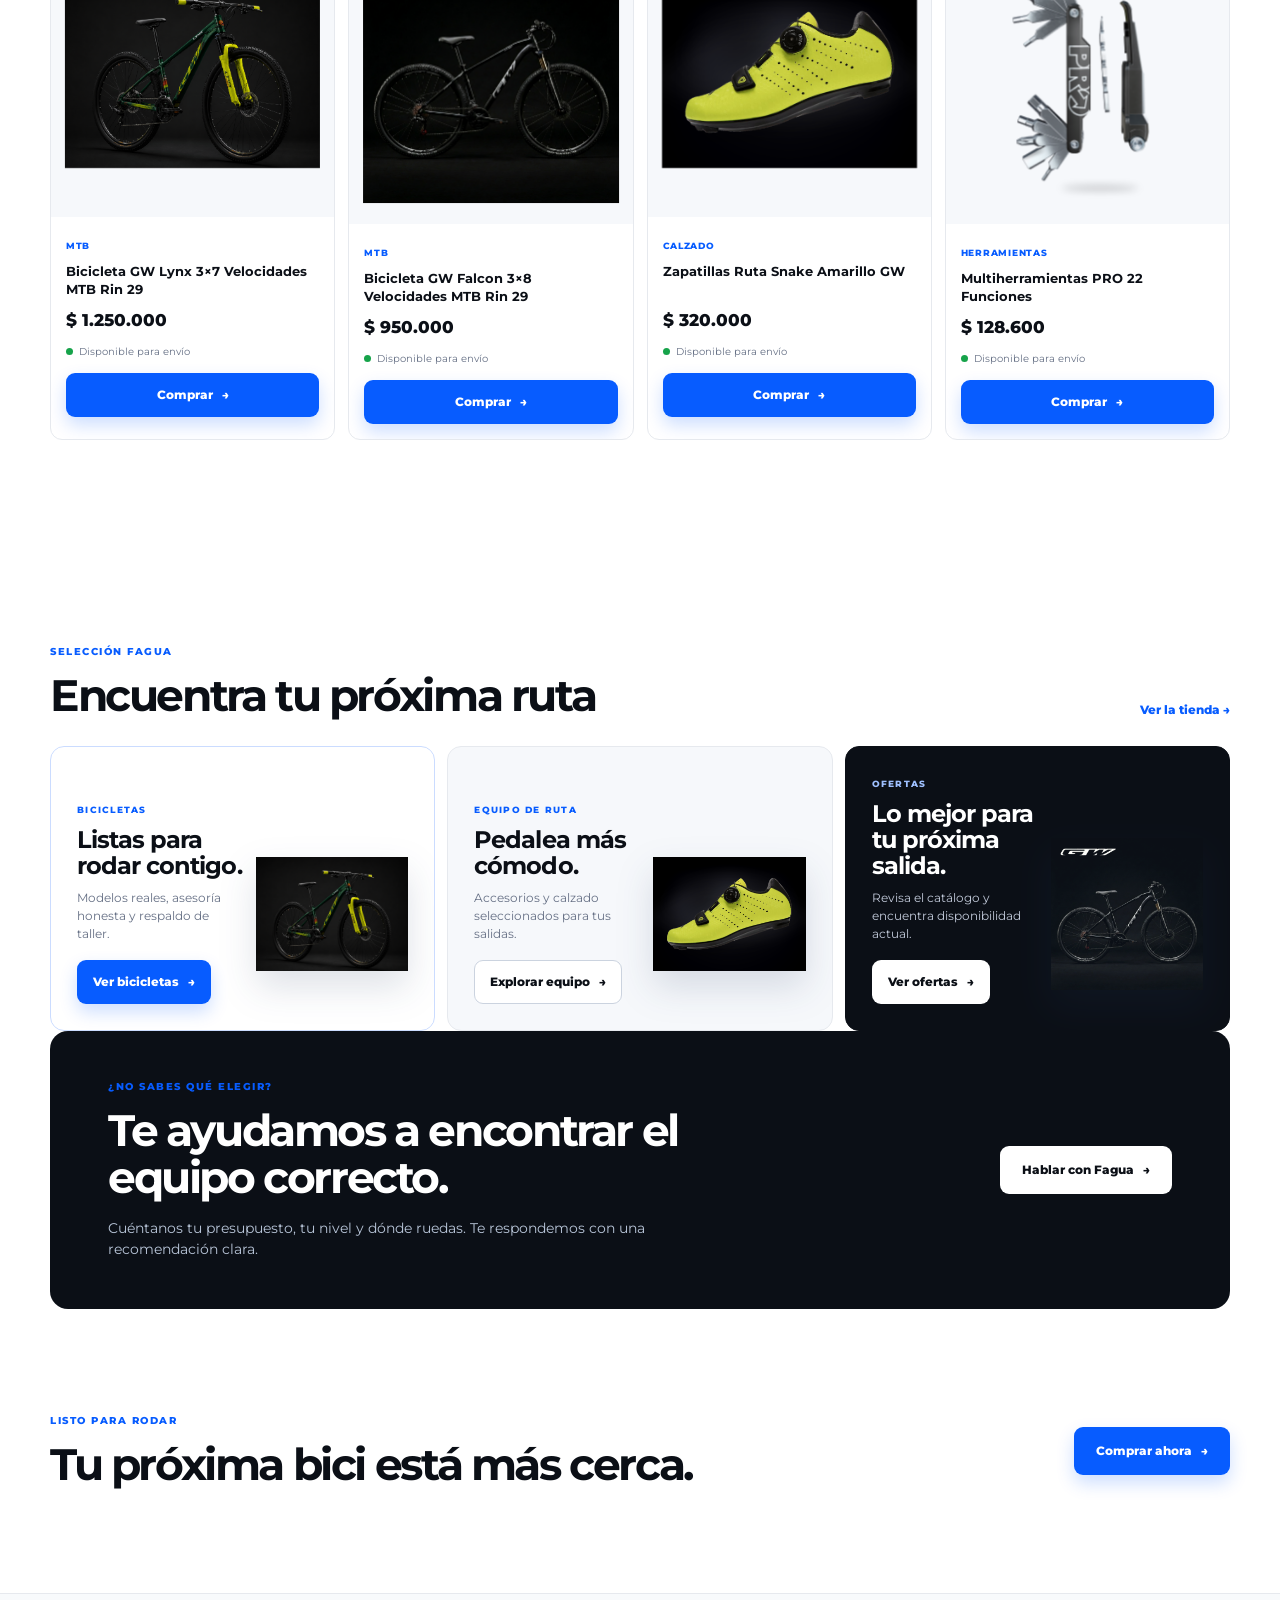
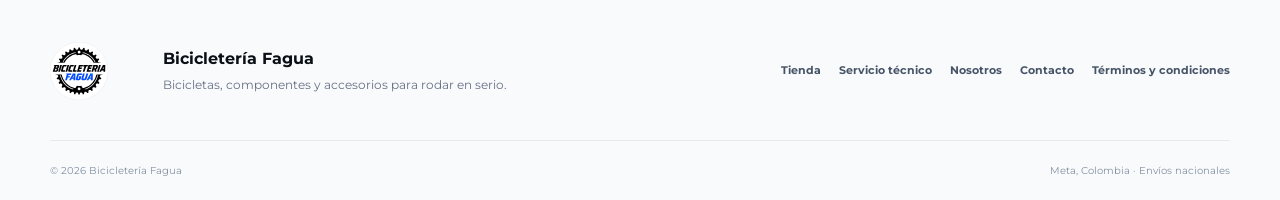
==== commit 996fd4e7: "fix: enforce separated desktop nav and mobile drawer groups" ====
--- a/index.html
+++ b/index.html
@@ -9,7 +9,7 @@
   <link rel="preconnect" href="https://fonts.googleapis.com">
   <link rel="preconnect" href="https://fonts.gstatic.com" crossorigin>
   <link href="https://fonts.googleapis.com/css2?family=Montserrat:wght@400;500;600;700;800;900&display=swap" rel="stylesheet">
-  <link rel="stylesheet" href="https://jorms-fa.github.io/bicicleteria-fagua-home-mockup/styles.css?v=home-close-1">
+  <link rel="stylesheet" href="https://jorms-fa.github.io/bicicleteria-fagua-home-mockup/styles.css?v=desktop-nav-4">
 </head>
 <body>
   <a class="skip-link" href="#contenido">Saltar al contenido</a>
